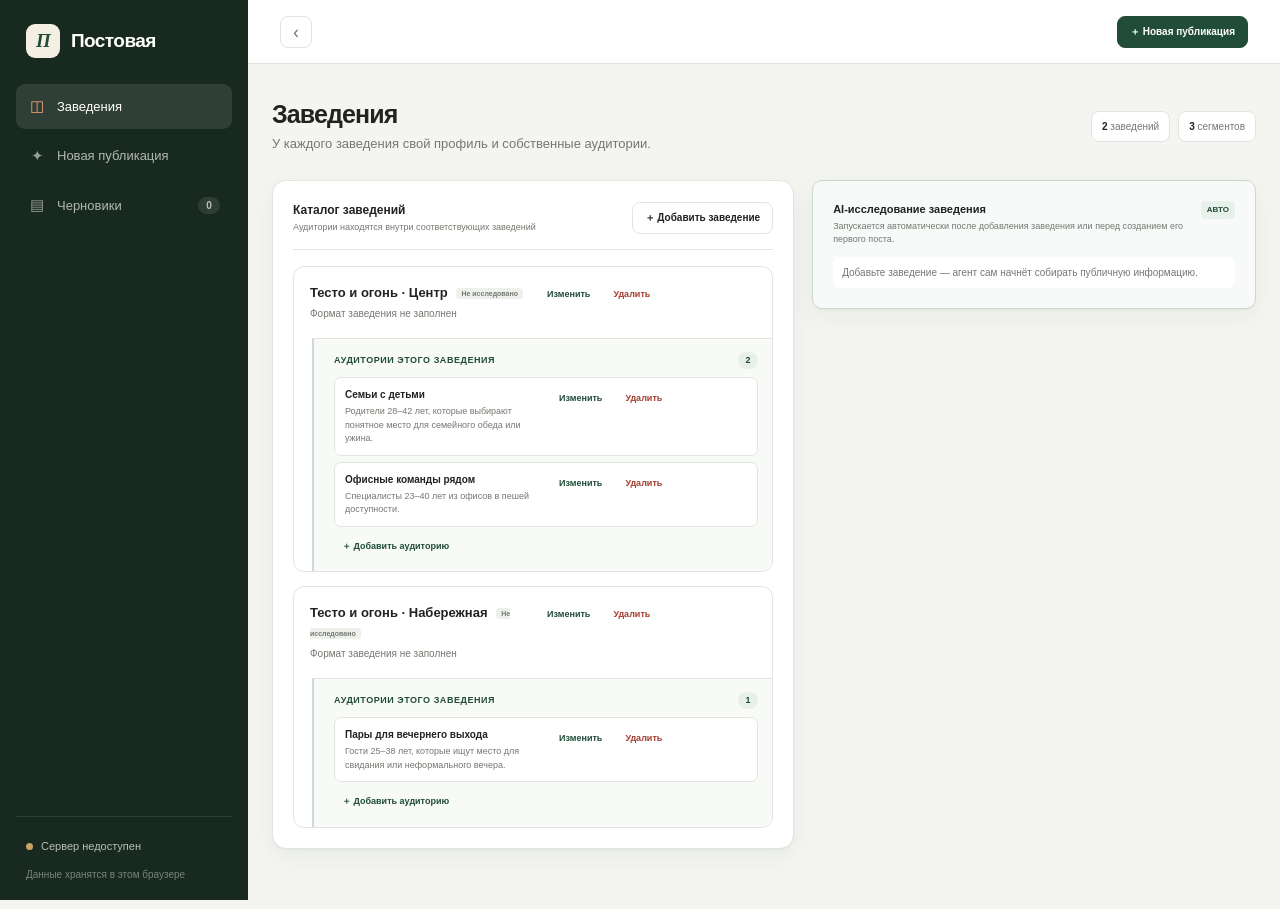
==== web/index.html @ 37df0ad1 "feat: build venue-centered marketing workspace" ====
<!doctype html>
<html lang="ru">
<head>
  <meta charset="utf-8">
  <meta name="viewport" content="width=device-width, initial-scale=1">
  <meta name="description" content="AI-редактор Telegram-постов для ресторанного маркетинга">
  <title>Постовая — Telegram-посты для ресторанов</title>
  <link rel="stylesheet" href="styles.css">
</head>
<body>
  <div class="app-layout">
    <aside class="sidebar">
      <a class="brand" href="#profiles" aria-label="Постовая">
        <span class="brand-mark">П</span>
        <span>Постовая</span>
      </a>
      <nav class="main-nav" aria-label="Основная навигация">
        <button class="nav-item active" type="button" data-view="profiles"><span>◫</span>Заведения</button>
        <button class="nav-item" type="button" data-view="editor"><span>✦</span>Новая публикация</button>
        <button class="nav-item" type="button" data-view="drafts"><span>▤</span>Черновики <b id="navDraftCount">0</b></button>
      </nav>
      <div class="sidebar-bottom">
        <span class="status-pill" id="aiStatus"><span class="status-dot"></span>Проверяем AI</span>
        <p>Данные хранятся в этом браузере</p>
      </div>
    </aside>

    <div class="main-area">
      <header class="topbar">
        <div class="topbar-start">
          <button class="sidebar-toggle" id="sidebarToggle" type="button" aria-label="Скрыть боковую панель" title="Скрыть боковую панель">☰</button>
        </div>
        <button class="button button--primary button--sm" id="newPostButton" type="button">＋ Новая публикация</button>
      </header>

      <main class="app-shell">
        <section class="page-view profiles-view" id="profilesView">
          <div class="page-heading">
            <div><h1>Заведения</h1><p>У каждого заведения свой профиль и собственные аудитории.</p></div>
            <div class="profile-counters"><span><b id="venueCount">0</b> заведений</span><span><b id="audienceCount">0</b> сегментов</span></div>
          </div>

          <div class="profiles-layout">
            <section class="profiles-main card">
              <div class="catalog-toolbar">
                <div><strong>Каталог заведений</strong><small>Аудитории находятся внутри соответствующих заведений</small></div>
                <button class="button button--secondary button--sm" id="openVenueDialog" type="button">＋ Добавить заведение</button>
              </div>
              <div class="venue-tree" id="venueTree"></div>
            </section>

            <aside class="research-panel card" id="researchPanel">
              <div class="research-heading">
                <div><strong>AI-исследование заведения</strong><small>Запускается автоматически после добавления заведения или перед созданием его первого поста.</small></div>
                <span>Авто</span>
              </div>
              <p class="research-status" id="researchStatus">Добавьте заведение — агент сам начнёт собирать публичную информацию.</p>
              <div class="research-result hidden" id="researchResult">
                <div class="research-summary"><strong id="researchResultName"></strong><p id="researchDescription"></p></div>
                <dl class="research-facts">
                  <div><dt>Позиционирование</dt><dd id="researchPositioning"></dd></div>
                  <div><dt>Голос бренда</dt><dd id="researchVoice"></dd></div>
                </dl>
                <div class="research-section"><strong>Подтверждённые факты</strong><ul id="researchFacts"></ul></div>
                <div class="research-section"><strong>Форматы публикаций</strong><ul id="researchStyles"></ul></div>
                <div class="research-section warning hidden" id="uncertaintiesBlock"><strong>Нужно проверить</strong><ul id="researchUncertainties"></ul></div>
                <div class="research-section"><strong>Источники</strong><div class="source-list" id="researchSources"></div></div>
                <button id="saveResearch" class="button button--primary" type="button">Сохранить профиль заведения</button>
              </div>
            </aside>
          </div>
        </section>

        <section class="page-view hidden" id="editorView">
          <div class="page-heading">
            <div><h1>Новая публикация</h1><p>Подготовьте Telegram-пост под конкретное заведение и аудиторию.</p></div>
            <span class="channel-badge">Telegram</span>
          </div>

          <section class="workspace">
      <form class="composer card" id="composerForm">
        <div class="section-heading">
          <div><h2>Контекст публикации</h2><p>Для кого и от чьего имени пишем</p></div>
        </div>

        <div class="field-grid">
          <label class="field">
            <span>Заведение</span>
            <select id="venueSelect" required></select>
          </label>
          <label class="field">
            <span>Аудитория</span>
            <select id="audienceSelect" required></select>
          </label>
        </div>
        <div class="context-preview" id="contextPreview"></div>

        <div class="divider"></div>
        <div class="section-heading">
          <div><h2>Содержание</h2><p>Что должно появиться в канале</p></div>
        </div>

        <label class="field">
          <span>Тема или инфоповод <b>*</b></span>
          <input id="topicInput" type="text" maxlength="500" placeholder="Например: запустили сезонное меню с лисичками" required>
        </label>
        <label class="field">
          <span>Материалы и факты</span>
          <textarea id="materialsInput" maxlength="12000" rows="7" placeholder="Вставьте описание, даты, цены, условия акции, цитаты или заметки. Чем точнее факты, тем лучше результат."></textarea>
          <small><span id="materialsCount">0</span> / 12 000</small>
        </label>

        <label class="field">
          <span>Формат публикации</span>
          <select id="postStyleSelect"></select>
          <small class="field-hint">Форматы зависят от профиля выбранного заведения</small>
        </label>

        <label class="upload-zone" id="uploadZone">
          <input id="imageInput" type="file" accept="image/jpeg,image/png,image/webp">
          <span class="upload-icon">＋</span>
          <span><strong>Добавить изображение</strong><small>JPG, PNG или WEBP до 10 МБ · не отправляется AI</small></span>
        </label>
        <div class="image-chip hidden" id="imageChip">
          <img id="imageThumb" alt="Превью вложения">
          <span id="imageName"></span>
          <button id="removeImage" type="button" aria-label="Удалить изображение">×</button>
        </div>

        <button class="button button--primary button--block generate-button" id="generateButton" type="submit">
          <span>Создать публикацию</span><span class="button-arrow">↗</span>
        </button>
        <p class="form-error hidden" id="formError" role="alert"></p>
      </form>

      <aside class="result-panel card">
        <div class="result-header">
          <div>
            <h2>Предпросмотр</h2>
            <p>Готовый текст можно отредактировать</p>
          </div>
          <span class="save-state" id="saveState">Не сохранён</span>
        </div>

        <div class="empty-state" id="emptyState">
          <div class="telegram-orbit"><span>↗</span></div>
          <h3>Здесь появится ваш пост</h3>
          <p>Заполните тему и материалы слева. Текст можно будет отредактировать перед публикацией.</p>
        </div>

        <div class="loading-state hidden" id="loadingState">
          <div class="loader-lines"><i></i><i></i><i></i><i></i></div>
          <h3>Собираем публикацию</h3>
          <p>Учитываем голос заведения и интересы аудитории</p>
        </div>

        <div class="editor-state hidden" id="editorState">
          <div class="demo-banner hidden" id="demoBanner">Демо-режим: подключите API-ключ для полноценной генерации</div>
          <textarea id="resultEditor" aria-label="Текст Telegram-поста"></textarea>
          <div class="editor-meta"><span id="resultCount">0 знаков</span><span>Можно редактировать</span></div>
          <div class="result-actions">
            <button class="button button--primary" id="saveDraft" type="button">Сохранить черновик</button>
            <button class="button button--secondary" id="copyPost" type="button">Скопировать текст</button>
          </div>
          <div class="attached-preview hidden" id="attachedPreview">
            <img id="resultImage" alt="Изображение к публикации">
            <span>Изображение приложено отдельно</span>
          </div>
        </div>

      </aside>
          </section>
        </section>

        <section class="page-view hidden" id="draftsView">
          <div class="page-heading">
            <div><h1>Черновики</h1><p>Сохранённые публикации для ваших заведений.</p></div>
            <span class="counter-badge"><b id="draftCount">0</b> публикаций</span>
          </div>
          <div class="drafts-card card">
            <div class="drafts-toolbar">
              <label class="search-field"><span>⌕</span><input id="draftSearch" type="search" placeholder="Найти по теме или заведению"></label>
            </div>
            <div id="draftList" class="draft-list"><p class="muted">Сохранённых черновиков пока нет.</p></div>
          </div>
        </section>
      </main>
    </div>
  </div>

  <dialog id="venueDialog">
    <form class="entity-dialog" method="dialog">
      <div class="dialog-header"><div><h2 id="venueDialogTitle">Добавить заведение</h2><p>Профиль используется для исследования и генерации публикаций.</p></div><button class="dialog-close" value="cancel" aria-label="Закрыть">×</button></div>
      <input id="profileName" placeholder="Название">
      <input id="profileFormat" placeholder="Формат заведения — например, семейная траттория">
      <textarea id="profileCurrentGuests" rows="3" placeholder="Портрет текущих посетителей — кто они, зачем приходят, что для них важно"></textarea>
      <textarea id="profileDesiredGuests" rows="3" placeholder="Портрет желаемых посетителей — кого хотите привлечь, с каким поводом и потребностями"></textarea>
      <div class="dialog-actions"><button class="button button--secondary" value="cancel">Отмена</button><button id="saveVenue" class="button button--primary" type="button">Сохранить заведение</button></div>
    </form>
  </dialog>

  <dialog id="audienceDialog">
    <form class="entity-dialog" method="dialog">
      <div class="dialog-header"><div><h2 id="audienceDialogTitle">Добавить аудиторию</h2><p id="audienceDialogContext"></p></div><button class="dialog-close" value="cancel" aria-label="Закрыть">×</button></div>
      <input id="audienceName" placeholder="Название сегмента">
      <textarea id="audiencePortrait" rows="3" placeholder="Портрет посетителей — кто они, зачем приходят, что для них важно"></textarea>
      <textarea id="audienceNeeds" rows="2" placeholder="Ключевые потребности и ожидания"></textarea>
      <div class="dialog-actions"><button class="button button--secondary" value="cancel">Отмена</button><button id="saveAudience" class="button button--primary" type="button">Сохранить аудиторию</button></div>
    </form>
  </dialog>

  <script src="js/utils.js" defer></script>
  <script src="js/store.js" defer></script>
  <script src="js/api.js" defer></script>
  <script src="app.js" defer></script>
</body>
</html>
---- web/styles.css ----
:root {
  --ink: #20231f;
  --muted: #737970;
  --bg: #f4f5f1;
  --surface: #ffffff;
  --surface-soft: #f8f9f6;
  --line: #e2e5df;
  --green: #214c38;
  --green-hover: #173d2c;
  --green-soft: #e8f0eb;
  --orange: #e9683b;
  --danger: #a33f31;
  --sidebar: #18291f;
  --shadow: 0 1px 2px rgba(28, 35, 29, .04), 0 8px 24px rgba(28, 35, 29, .05);
}

* { box-sizing: border-box; }
html { scroll-behavior: smooth; }
body { margin: 0; min-width: 320px; color: var(--ink); background: var(--bg); font-family: Inter, ui-sans-serif, -apple-system, BlinkMacSystemFont, "Segoe UI", sans-serif; line-height: 1.5; }
button, input, textarea, select { font: inherit; }
button { cursor: pointer; }
.hidden { display: none !important; }

.app-layout { min-height: 100vh; display: grid; grid-template-columns: 248px minmax(0, 1fr); transition: grid-template-columns .2s ease; }
.sidebar { position: fixed; inset: 0 auto 0 0; width: 248px; padding: 24px 16px 18px; display: flex; flex-direction: column; overflow: hidden; background: var(--sidebar); color: white; z-index: 30; transition: width .2s ease, padding .2s ease; }
.brand { display: flex; align-items: center; gap: 11px; padding: 0 10px 26px; color: white; text-decoration: none; font-size: 19px; font-weight: 760; letter-spacing: -.03em; }
.brand-mark { display: grid; place-items: center; width: 34px; height: 34px; color: var(--green); background: #f3efe2; border-radius: 9px; font-family: Georgia, serif; font-style: italic; }
.main-nav { display: grid; gap: 5px; }
.nav-item { width: 100%; border: 0; border-radius: 9px; padding: 11px 12px; display: flex; align-items: center; gap: 11px; color: rgba(255,255,255,.67); background: transparent; text-align: left; font-size: 13px; transition: .15s ease; }
.nav-item > span { width: 18px; color: rgba(255,255,255,.55); text-align: center; font-size: 15px; }
.nav-item b { margin-left: auto; min-width: 22px; padding: 1px 6px; border-radius: 10px; background: rgba(255,255,255,.1); text-align: center; font-size: 10px; }
.nav-item:hover, .nav-item.active { color: white; background: rgba(255,255,255,.1); }
.nav-item.active > span { color: #f4a27c; }
.sidebar-bottom { margin-top: auto; padding: 16px 10px 0; border-top: 1px solid rgba(255,255,255,.1); }
.sidebar-bottom p { margin: 10px 0 0; color: rgba(255,255,255,.42); font-size: 10px; }
.status-pill { display: inline-flex; align-items: center; font-size: 11px; color: rgba(255,255,255,.7); }
.status-dot { width: 7px; height: 7px; margin-right: 8px; border-radius: 50%; background: #c7a365; }
.status-pill.ready .status-dot { background: #68bb81; box-shadow: 0 0 0 4px rgba(104,187,129,.12); }

.main-area { grid-column: 2; min-width: 0; }
.topbar { height: 64px; padding: 0 32px; display: flex; align-items: center; justify-content: space-between; border-bottom: 1px solid var(--line); background: rgba(255,255,255,.9); position: sticky; top: 0; z-index: 20; backdrop-filter: blur(10px); }
.topbar-start { display: flex; align-items: center; gap: 13px; }
.sidebar-toggle { width: 32px; height: 32px; border: 1px solid var(--line); border-radius: 8px; color: var(--muted); background: white; font-size: 18px; line-height: 1; }
.sidebar-toggle:hover { color: var(--ink); background: var(--surface-soft); }
.app-shell { width: min(1240px, calc(100% - 48px)); margin: 0 auto; padding: 30px 0 60px; }
.page-heading { min-height: 64px; margin-bottom: 22px; display: flex; align-items: center; justify-content: space-between; gap: 20px; }
.page-heading h1 { margin: 0; font-size: 25px; line-height: 1.2; letter-spacing: -.035em; }
.page-heading p { margin: 5px 0 0; color: var(--muted); font-size: 13px; }
.channel-badge, .counter-badge { padding: 7px 11px; border: 1px solid var(--line); border-radius: 8px; color: var(--muted); background: var(--surface); font-size: 11px; }
.channel-badge::before { content: "↗"; margin-right: 6px; color: #258ac7; font-weight: 800; }
.counter-badge b { color: var(--ink); }
.profile-counters { display: flex; gap: 8px; }
.profile-counters span { padding: 7px 10px; border: 1px solid var(--line); border-radius: 8px; color: var(--muted); background: white; font-size: 10px; }
.profile-counters b { color: var(--ink); }

.profiles-layout { display: grid; grid-template-columns: minmax(420px, 1fr) minmax(360px, .85fr); align-items: start; gap: 18px; }
.profiles-main { padding: 20px; }
.catalog-toolbar { margin-bottom: 16px; padding-bottom: 14px; display: flex; align-items: center; justify-content: space-between; gap: 16px; border-bottom: 1px solid var(--line); }
.catalog-toolbar strong, .catalog-toolbar small { display: block; }
.catalog-toolbar strong { font-size: 12px; }
.catalog-toolbar small { margin-top: 2px; color: var(--muted); font-size: 9px; }
.catalog-toolbar .button { flex: none; }
.profiles-main .profile-form { margin-top: 22px; padding-top: 20px; }
.profiles-main .profile-form .section-heading { margin-bottom: 4px; }
.venue-tree { display: grid; gap: 14px; }
.venue-node { overflow: hidden; border: 1px solid var(--line); border-radius: 11px; background: white; }
.venue-node-header { padding: 16px; display: flex; align-items: flex-start; gap: 12px; }
.venue-node-header > div { flex: 1; }
.venue-node-header strong, .venue-node-header small { display: block; }
.venue-node-header strong { font-size: 13px; }
.venue-node-header small { margin-top: 5px; color: var(--muted); font-size: 10px; line-height: 1.45; }
.row-actions { display: flex; gap: 7px; }
.venue-audiences { margin-left: 18px; padding: 13px 14px 14px 20px; border-top: 1px solid var(--line); border-left: 2px solid #cddbd1; background: #f8faf8; }
.venue-audiences-title { margin-bottom: 8px; display: flex; align-items: center; justify-content: space-between; color: var(--green); font-size: 9px; font-weight: 800; text-transform: uppercase; letter-spacing: .06em; }
.venue-audiences-title b { min-width: 20px; padding: 2px 6px; border-radius: 8px; background: var(--green-soft); text-align: center; }
.audience-node { padding: 9px 10px; display: flex; align-items: flex-start; gap: 10px; border: 1px solid var(--line); border-radius: 7px; background: white; }
.audience-node + .audience-node { margin-top: 6px; }
.audience-node > div { flex: 1; }
.audience-node strong, .audience-node small { display: block; }
.audience-node strong { font-size: 10px; }
.audience-node small { margin-top: 3px; color: var(--muted); font-size: 9px; }
.audience-empty { margin: 0; padding: 12px; border: 1px dashed var(--line); border-radius: 7px; color: var(--muted); background: white; text-align: center; font-size: 9px; }
.add-linked-audience { margin-top: 8px; }
.profiles-layout > .research-panel { position: sticky; top: 86px; margin: 0; padding: 20px; }

dialog { width: min(560px, calc(100% - 28px)); border: 0; border-radius: 14px; padding: 0; color: var(--ink); background: white; box-shadow: 0 30px 90px rgba(20, 28, 23, .28); }
dialog::backdrop { background: rgba(20, 28, 23, .48); backdrop-filter: blur(3px); }
.entity-dialog { padding: 24px; display: grid; gap: 10px; }
.dialog-header { margin-bottom: 7px; display: flex; align-items: flex-start; justify-content: space-between; gap: 18px; }
.dialog-header h2 { margin: 0; font-size: 18px; }
.dialog-header p { margin: 4px 0 0; color: var(--muted); font-size: 10px; }
.dialog-close { width: 30px; height: 30px; border: 1px solid var(--line); border-radius: 8px; color: var(--muted); background: white; font-size: 18px; }
.dialog-actions { margin-top: 8px; display: flex; justify-content: flex-end; gap: 8px; }

.workspace { display: grid; grid-template-columns: minmax(430px, .92fr) minmax(400px, 1.08fr); align-items: start; gap: 18px; }
.card { border: 1px solid var(--line); border-radius: 14px; background: var(--surface); box-shadow: var(--shadow); }
.composer { padding: 24px; }
.section-heading { margin-bottom: 18px; }
.section-heading h2, .result-header h2 { margin: 0; font-size: 15px; font-weight: 750; letter-spacing: -.015em; }
.section-heading p, .result-header p { margin: 3px 0 0; color: var(--muted); font-size: 11px; }
.field-grid { display: grid; grid-template-columns: 1fr 1fr; gap: 12px; }
.field { display: flex; flex-direction: column; gap: 7px; margin-bottom: 15px; }
.field > span { font-size: 11px; font-weight: 700; }
.field b { color: var(--orange); }
.field small { color: var(--muted); font-size: 10px; text-align: right; }
.field .field-hint { text-align: left; }
input, textarea, select { width: 100%; border: 1px solid var(--line); border-radius: 9px; padding: 11px 12px; color: var(--ink); background: var(--surface-soft); outline: none; transition: border-color .15s, box-shadow .15s, background .15s; }
textarea { resize: vertical; }
input:focus, textarea:focus, select:focus { border-color: rgba(33,76,56,.55); background: white; box-shadow: 0 0 0 3px rgba(33,76,56,.08); }
.context-preview { display: flex; flex-wrap: wrap; gap: 6px; margin-top: -3px; }
.context-preview span { padding: 5px 8px; border-radius: 6px; color: var(--green); background: var(--green-soft); font-size: 10px; }
.divider { height: 1px; margin: 23px 0; background: var(--line); }
.upload-zone { margin: 2px 0 15px; padding: 12px; display: flex; align-items: center; gap: 11px; border: 1px dashed #b8c6bc; border-radius: 9px; color: var(--green); background: #fafcf9; cursor: pointer; }
.upload-zone input { display: none; }
.upload-zone strong, .upload-zone small { display: block; }
.upload-zone strong { font-size: 11px; }
.upload-zone small { margin-top: 1px; color: var(--muted); font-size: 9px; }
.upload-icon { display: grid; place-items: center; width: 30px; height: 30px; border: 1px solid var(--line); border-radius: 7px; background: white; }
.image-chip { display: flex; align-items: center; gap: 9px; margin-bottom: 14px; font-size: 11px; }
.image-chip img { width: 38px; height: 38px; object-fit: cover; border-radius: 7px; }
.image-chip span { flex: 1; overflow: hidden; text-overflow: ellipsis; white-space: nowrap; }
.image-chip button { border: 0; color: var(--muted); background: transparent; font-size: 18px; }
.generate-button { display: flex; justify-content: space-between; align-items: center; }
.generate-button:disabled { opacity: .6; cursor: wait; }
.button-arrow { font-size: 17px; }
.form-error { padding: 9px 11px; color: #8e2f22; background: #f9dfda; border-radius: 8px; font-size: 11px; }

.result-panel { min-height: 660px; padding: 24px; position: sticky; top: 86px; }
.result-header { padding-bottom: 17px; display: flex; align-items: flex-start; justify-content: space-between; border-bottom: 1px solid var(--line); }
.save-state { padding: 5px 8px; border-radius: 6px; color: var(--muted); background: var(--surface-soft); font-size: 9px; }
.empty-state, .loading-state { min-height: 490px; display: flex; flex-direction: column; align-items: center; justify-content: center; text-align: center; padding: 36px; }
.empty-state h3, .loading-state h3 { margin: 18px 0 5px; font-size: 15px; }
.empty-state p, .loading-state p { max-width: 320px; margin: 0; color: var(--muted); font-size: 11px; }
.telegram-orbit { width: 64px; height: 64px; display: grid; place-items: center; border-radius: 15px; color: #258ac7; background: #e8f5fc; font-size: 23px; }
.loader-lines { width: 72%; }
.loader-lines i { display: block; height: 9px; margin: 10px 0; border-radius: 7px; background: linear-gradient(90deg, #ebede9 25%, #f7f8f6 50%, #ebede9 75%); background-size: 200% 100%; animation: shimmer 1.2s infinite; }
.loader-lines i:nth-child(2) { width: 88%; } .loader-lines i:nth-child(3) { width: 94%; } .loader-lines i:nth-child(4) { width: 62%; }
@keyframes shimmer { to { background-position: -200% 0; } }
.editor-state { padding-top: 18px; }
.demo-banner { margin-bottom: 10px; padding: 8px 10px; border-radius: 7px; color: #80612b; background: #fff2d9; font-size: 10px; }
#resultEditor { min-height: 400px; border: 0; padding: 4px 2px; background: transparent; font-size: 15px; line-height: 1.62; }
#resultEditor:focus { box-shadow: none; }
.editor-meta { padding-top: 9px; display: flex; justify-content: space-between; border-top: 1px solid var(--line); color: var(--muted); font-size: 9px; }
.result-actions { margin-top: 15px; display: grid; grid-template-columns: 1fr 1fr; gap: 9px; }
.button { border: 1px solid transparent; border-radius: 8px; padding: 10px 12px; display: inline-flex; align-items: center; justify-content: center; gap: 6px; font-size: 11px; font-weight: 700; line-height: 1.2; transition: background .15s, border-color .15s, color .15s; }
.button--primary { border-color: var(--green); color: white; background: var(--green); }
.button--primary:hover { border-color: var(--green-hover); background: var(--green-hover); }
.button--secondary { border-color: var(--line); color: var(--ink); background: white; }
.button--secondary:hover { border-color: #cbd0c9; background: var(--surface-soft); }
.button--ghost { border-color: transparent; color: var(--green); background: transparent; }
.button--ghost:hover { background: var(--green-soft); }
.button--danger { border-color: transparent; color: var(--danger); background: transparent; }
.button--danger:hover { background: #faece9; }
.button--block { width: 100%; }
.button--sm { padding: 9px 12px; font-size: 10px; }
.button--xs { padding: 5px 7px; font-size: 9px; }
.attached-preview { margin-top: 14px; display: flex; align-items: center; gap: 9px; color: var(--muted); font-size: 10px; }
.attached-preview img { width: 48px; height: 48px; border-radius: 8px; object-fit: cover; }

.drafts-card { overflow: hidden; }
.drafts-toolbar { padding: 16px; border-bottom: 1px solid var(--line); }
.search-field { width: min(420px, 100%); position: relative; display: block; }
.search-field span { position: absolute; left: 12px; top: 8px; color: var(--muted); font-size: 18px; }
.search-field input { padding-left: 36px; background: var(--surface-soft); }
.draft-list { display: grid; }
.draft-list > .muted { padding: 60px 20px; text-align: center; }
.draft-item { width: 100%; padding: 15px 18px; display: grid; grid-template-columns: minmax(0, 1fr) auto; gap: 20px; align-items: center; border: 0; border-bottom: 1px solid var(--line); color: var(--ink); background: white; text-align: left; }
.draft-item:last-child { border-bottom: 0; }
.draft-item:hover { background: #fafbf9; }
.draft-item strong { display: block; overflow: hidden; text-overflow: ellipsis; white-space: nowrap; font-size: 12px; }
.draft-item small { display: block; margin-top: 4px; color: var(--muted); font-size: 10px; }
.draft-item time { color: var(--muted); font-size: 10px; white-space: nowrap; }
.muted { color: var(--muted); font-size: 11px; }

.profile-badge { margin-left: 5px; padding: 2px 5px; border-radius: 4px; color: var(--muted); background: #eef0ec; font-size: 7px; font-weight: 700; vertical-align: 1px; }
.profile-badge.ready { color: var(--green); background: var(--green-soft); }
.profile-empty { margin: 0; padding: 34px 18px; border: 1px dashed var(--line); border-radius: 8px; color: var(--muted); background: var(--surface-soft); text-align: center; font-size: 10px; }
.profile-form { margin-top: 14px; padding-top: 14px; display: grid; gap: 8px; border-top: 1px solid var(--line); }
.research-panel { margin-bottom: 14px; padding: 14px; border: 1px solid #cad8ce; border-radius: 10px; background: #f7faf8; }
.research-heading { display: flex; align-items: flex-start; justify-content: space-between; gap: 12px; }
.research-heading strong, .research-heading small { display: block; }
.research-heading strong { font-size: 11px; }
.research-heading small { margin-top: 2px; color: var(--muted); font-size: 9px; }
.research-heading > span { padding: 3px 6px; border-radius: 5px; color: var(--green); background: var(--green-soft); font-size: 8px; font-weight: 800; text-transform: uppercase; }
.research-status { margin: 10px 0 0; padding: 8px 9px; border-radius: 7px; color: var(--muted); background: white; font-size: 10px; }
.research-status.error { color: var(--danger); background: #fbebe8; }
.research-result { margin-top: 12px; padding-top: 12px; border-top: 1px solid var(--line); }
.research-summary strong { font-size: 14px; }
.research-summary p { margin: 4px 0 12px; color: var(--muted); font-size: 10px; }
.research-facts { margin: 0; display: grid; grid-template-columns: 1fr 1fr; gap: 8px; }
.research-facts div { padding: 9px; border-radius: 7px; background: white; }
.research-facts dt { color: var(--muted); font-size: 8px; text-transform: uppercase; letter-spacing: .07em; }
.research-facts dd { margin: 4px 0 0; font-size: 10px; }
.research-section { margin-top: 11px; }
.research-section > strong { font-size: 9px; text-transform: uppercase; letter-spacing: .06em; }
.research-section ul { margin: 6px 0 0; padding-left: 18px; color: var(--muted); font-size: 9px; }
.research-section.warning { padding: 9px; border-radius: 7px; background: #fff4df; }
.source-list { margin-top: 5px; display: flex; flex-wrap: wrap; gap: 5px; }
.source-list a { max-width: 100%; padding: 4px 6px; overflow: hidden; border: 1px solid var(--line); border-radius: 5px; color: var(--green); background: white; text-decoration: none; text-overflow: ellipsis; white-space: nowrap; font-size: 8px; }
.research-result > .button { width: 100%; margin-top: 12px; }

@media (min-width: 1001px) {
  body.sidebar-collapsed .app-layout { grid-template-columns: 76px minmax(0, 1fr); }
  body.sidebar-collapsed .sidebar { width: 76px; padding-inline: 10px; }
  body.sidebar-collapsed .brand { padding-inline: 11px; }
  body.sidebar-collapsed .brand > span:last-child,
  body.sidebar-collapsed .sidebar-bottom p,
  body.sidebar-collapsed .status-pill { display: none; }
  body.sidebar-collapsed .nav-item { justify-content: center; padding: 12px; font-size: 0; }
  body.sidebar-collapsed .nav-item > span { font-size: 16px; }
  body.sidebar-collapsed .nav-item b { position: absolute; margin: -22px 0 0 22px; font-size: 8px; }
}

@media (max-width: 1000px) {
  .app-layout { grid-template-columns: 76px minmax(0, 1fr); }
  .sidebar { width: 76px; padding-inline: 10px; }
  .brand { padding-inline: 11px; }
  .brand > span:last-child, .nav-item:not(.active) b, .nav-item { font-size: 0; }
  .nav-item { justify-content: center; padding: 12px; }
  .nav-item > span { font-size: 16px; }
  .nav-item b { position: absolute; margin: -22px 0 0 22px; font-size: 8px; }
  .sidebar-bottom p, .status-pill { display: none; }
  .workspace { grid-template-columns: 1fr; }
  .result-panel { position: static; min-height: 580px; }
  .profiles-layout { grid-template-columns: 1fr; }
  .profiles-layout > .research-panel { position: static; }
}
@media (max-width: 650px) {
  .app-layout { display: block; padding-bottom: 64px; }
  .sidebar { width: 100%; height: 64px; inset: auto 0 0; padding: 7px 10px; display: block; }
  .brand, .sidebar-bottom { display: none; }
  .main-nav { height: 100%; grid-template-columns: repeat(3, 1fr); }
  .nav-item, .nav-item:not(.active) { padding: 6px; display: flex; flex-direction: column; gap: 2px; font-size: 8px; justify-content: center; }
  .nav-item > span { font-size: 15px; }
  .nav-item b { display: none; }
  .main-area { min-width: 0; }
  .topbar { height: 56px; padding: 0 14px; }
  .sidebar-toggle { display: none; }
  #newPostButton { margin-left: auto; }
  .app-shell { width: calc(100% - 20px); padding-top: 18px; }
  .page-heading { align-items: flex-start; }
  .page-heading h1 { font-size: 21px; }
  .field-grid, .result-actions { grid-template-columns: 1fr; }
  .composer, .result-panel { padding: 18px; }
  .draft-item { grid-template-columns: 1fr; gap: 4px; }
  .research-facts { grid-template-columns: 1fr; }
  .profile-counters { display: none; }
}
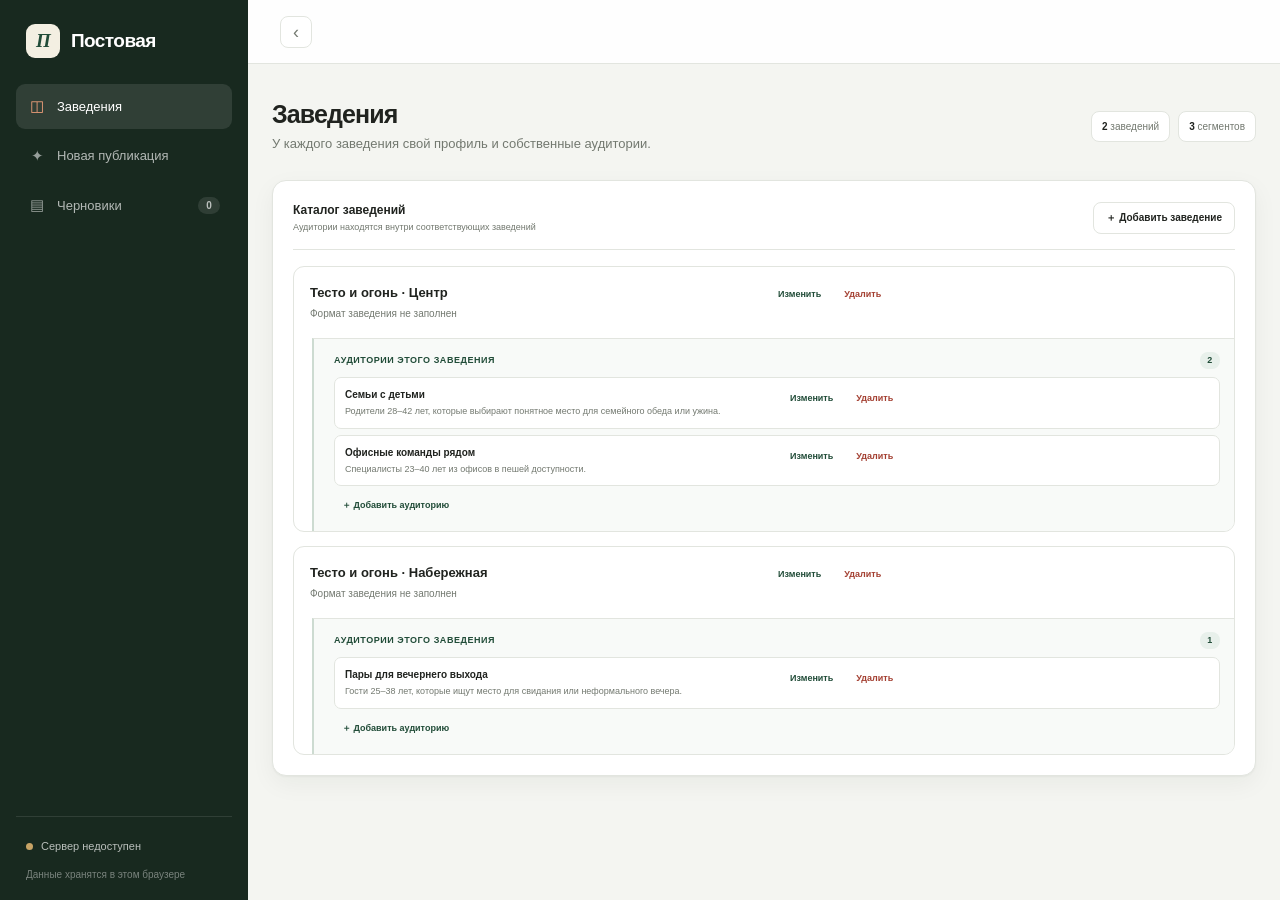
==== commit 7f668cda: "refactor: simplify venue profiles workspace" ====
--- a/web/index.html
+++ b/web/index.html
@@ -30,7 +30,6 @@
         <div class="topbar-start">
           <button class="sidebar-toggle" id="sidebarToggle" type="button" aria-label="Скрыть боковую панель" title="Скрыть боковую панель">☰</button>
         </div>
-        <button class="button button--primary button--sm" id="newPostButton" type="button">＋ Новая публикация</button>
       </header>
 
       <main class="app-shell">
@@ -48,26 +47,6 @@
               </div>
               <div class="venue-tree" id="venueTree"></div>
             </section>
-
-            <aside class="research-panel card" id="researchPanel">
-              <div class="research-heading">
-                <div><strong>AI-исследование заведения</strong><small>Запускается автоматически после добавления заведения или перед созданием его первого поста.</small></div>
-                <span>Авто</span>
-              </div>
-              <p class="research-status" id="researchStatus">Добавьте заведение — агент сам начнёт собирать публичную информацию.</p>
-              <div class="research-result hidden" id="researchResult">
-                <div class="research-summary"><strong id="researchResultName"></strong><p id="researchDescription"></p></div>
-                <dl class="research-facts">
-                  <div><dt>Позиционирование</dt><dd id="researchPositioning"></dd></div>
-                  <div><dt>Голос бренда</dt><dd id="researchVoice"></dd></div>
-                </dl>
-                <div class="research-section"><strong>Подтверждённые факты</strong><ul id="researchFacts"></ul></div>
-                <div class="research-section"><strong>Форматы публикаций</strong><ul id="researchStyles"></ul></div>
-                <div class="research-section warning hidden" id="uncertaintiesBlock"><strong>Нужно проверить</strong><ul id="researchUncertainties"></ul></div>
-                <div class="research-section"><strong>Источники</strong><div class="source-list" id="researchSources"></div></div>
-                <button id="saveResearch" class="button button--primary" type="button">Сохранить профиль заведения</button>
-              </div>
-            </aside>
           </div>
         </section>
 
--- a/web/styles.css
+++ b/web/styles.css
@@ -53,7 +53,7 @@
 .profile-counters span { padding: 7px 10px; border: 1px solid var(--line); border-radius: 8px; color: var(--muted); background: white; font-size: 10px; }
 .profile-counters b { color: var(--ink); }
 
-.profiles-layout { display: grid; grid-template-columns: minmax(420px, 1fr) minmax(360px, .85fr); align-items: start; gap: 18px; }
+.profiles-layout { display: block; }
 .profiles-main { padding: 20px; }
 .catalog-toolbar { margin-bottom: 16px; padding-bottom: 14px; display: flex; align-items: center; justify-content: space-between; gap: 16px; border-bottom: 1px solid var(--line); }
 .catalog-toolbar strong, .catalog-toolbar small { display: block; }
@@ -81,7 +81,6 @@
 .audience-node small { margin-top: 3px; color: var(--muted); font-size: 9px; }
 .audience-empty { margin: 0; padding: 12px; border: 1px dashed var(--line); border-radius: 7px; color: var(--muted); background: white; text-align: center; font-size: 9px; }
 .add-linked-audience { margin-top: 8px; }
-.profiles-layout > .research-panel { position: sticky; top: 86px; margin: 0; padding: 20px; }
 
 dialog { width: min(560px, calc(100% - 28px)); border: 0; border-radius: 14px; padding: 0; color: var(--ink); background: white; box-shadow: 0 30px 90px rgba(20, 28, 23, .28); }
 dialog::backdrop { background: rgba(20, 28, 23, .48); backdrop-filter: blur(3px); }
@@ -172,32 +171,8 @@
 .draft-item time { color: var(--muted); font-size: 10px; white-space: nowrap; }
 .muted { color: var(--muted); font-size: 11px; }
 
-.profile-badge { margin-left: 5px; padding: 2px 5px; border-radius: 4px; color: var(--muted); background: #eef0ec; font-size: 7px; font-weight: 700; vertical-align: 1px; }
-.profile-badge.ready { color: var(--green); background: var(--green-soft); }
 .profile-empty { margin: 0; padding: 34px 18px; border: 1px dashed var(--line); border-radius: 8px; color: var(--muted); background: var(--surface-soft); text-align: center; font-size: 10px; }
 .profile-form { margin-top: 14px; padding-top: 14px; display: grid; gap: 8px; border-top: 1px solid var(--line); }
-.research-panel { margin-bottom: 14px; padding: 14px; border: 1px solid #cad8ce; border-radius: 10px; background: #f7faf8; }
-.research-heading { display: flex; align-items: flex-start; justify-content: space-between; gap: 12px; }
-.research-heading strong, .research-heading small { display: block; }
-.research-heading strong { font-size: 11px; }
-.research-heading small { margin-top: 2px; color: var(--muted); font-size: 9px; }
-.research-heading > span { padding: 3px 6px; border-radius: 5px; color: var(--green); background: var(--green-soft); font-size: 8px; font-weight: 800; text-transform: uppercase; }
-.research-status { margin: 10px 0 0; padding: 8px 9px; border-radius: 7px; color: var(--muted); background: white; font-size: 10px; }
-.research-status.error { color: var(--danger); background: #fbebe8; }
-.research-result { margin-top: 12px; padding-top: 12px; border-top: 1px solid var(--line); }
-.research-summary strong { font-size: 14px; }
-.research-summary p { margin: 4px 0 12px; color: var(--muted); font-size: 10px; }
-.research-facts { margin: 0; display: grid; grid-template-columns: 1fr 1fr; gap: 8px; }
-.research-facts div { padding: 9px; border-radius: 7px; background: white; }
-.research-facts dt { color: var(--muted); font-size: 8px; text-transform: uppercase; letter-spacing: .07em; }
-.research-facts dd { margin: 4px 0 0; font-size: 10px; }
-.research-section { margin-top: 11px; }
-.research-section > strong { font-size: 9px; text-transform: uppercase; letter-spacing: .06em; }
-.research-section ul { margin: 6px 0 0; padding-left: 18px; color: var(--muted); font-size: 9px; }
-.research-section.warning { padding: 9px; border-radius: 7px; background: #fff4df; }
-.source-list { margin-top: 5px; display: flex; flex-wrap: wrap; gap: 5px; }
-.source-list a { max-width: 100%; padding: 4px 6px; overflow: hidden; border: 1px solid var(--line); border-radius: 5px; color: var(--green); background: white; text-decoration: none; text-overflow: ellipsis; white-space: nowrap; font-size: 8px; }
-.research-result > .button { width: 100%; margin-top: 12px; }
 
 @media (min-width: 1001px) {
   body.sidebar-collapsed .app-layout { grid-template-columns: 76px minmax(0, 1fr); }
@@ -222,8 +197,6 @@
   .sidebar-bottom p, .status-pill { display: none; }
   .workspace { grid-template-columns: 1fr; }
   .result-panel { position: static; min-height: 580px; }
-  .profiles-layout { grid-template-columns: 1fr; }
-  .profiles-layout > .research-panel { position: static; }
 }
 @media (max-width: 650px) {
   .app-layout { display: block; padding-bottom: 64px; }
@@ -236,13 +209,11 @@
   .main-area { min-width: 0; }
   .topbar { height: 56px; padding: 0 14px; }
   .sidebar-toggle { display: none; }
-  #newPostButton { margin-left: auto; }
   .app-shell { width: calc(100% - 20px); padding-top: 18px; }
   .page-heading { align-items: flex-start; }
   .page-heading h1 { font-size: 21px; }
   .field-grid, .result-actions { grid-template-columns: 1fr; }
   .composer, .result-panel { padding: 18px; }
   .draft-item { grid-template-columns: 1fr; gap: 4px; }
-  .research-facts { grid-template-columns: 1fr; }
   .profile-counters { display: none; }
 }
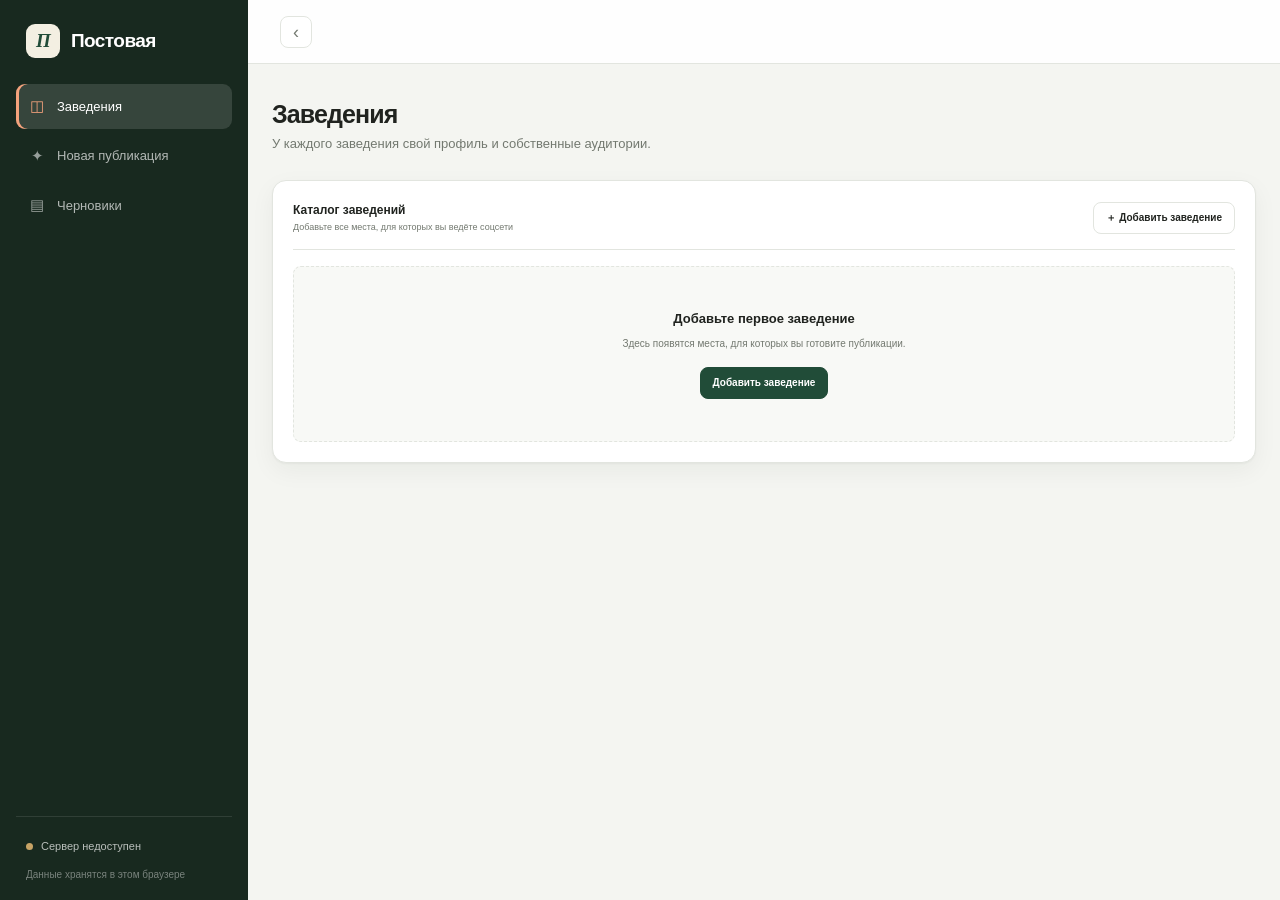
==== commit 6e5f6e23: "feat: redesign venue workspace" ====
--- a/web/index.html
+++ b/web/index.html
@@ -17,7 +17,7 @@
       <nav class="main-nav" aria-label="Основная навигация">
         <button class="nav-item active" type="button" data-view="profiles"><span>◫</span>Заведения</button>
         <button class="nav-item" type="button" data-view="editor"><span>✦</span>Новая публикация</button>
-        <button class="nav-item" type="button" data-view="drafts"><span>▤</span>Черновики <b id="navDraftCount">0</b></button>
+        <button class="nav-item" type="button" data-view="drafts"><span>▤</span>Черновики</button>
       </nav>
       <div class="sidebar-bottom">
         <span class="status-pill" id="aiStatus"><span class="status-dot"></span>Проверяем AI</span>
@@ -36,17 +36,50 @@
         <section class="page-view profiles-view" id="profilesView">
           <div class="page-heading">
             <div><h1>Заведения</h1><p>У каждого заведения свой профиль и собственные аудитории.</p></div>
-            <div class="profile-counters"><span><b id="venueCount">0</b> заведений</span><span><b id="audienceCount">0</b> сегментов</span></div>
           </div>
 
           <div class="profiles-layout">
+            <div class="readiness-banner hidden" id="readinessBanner">
+              <div><strong>Всё готово — теперь можно создавать посты</strong><small>Выберите готовое заведение и его аудиторию в редакторе.</small></div>
+              <button class="button button--primary button--sm" type="button" data-view="editor">Перейти к публикациям</button>
+            </div>
             <section class="profiles-main card">
               <div class="catalog-toolbar">
-                <div><strong>Каталог заведений</strong><small>Аудитории находятся внутри соответствующих заведений</small></div>
+                <div><strong>Каталог заведений</strong><small>Добавьте все места, для которых вы ведёте соцсети</small></div>
                 <button class="button button--secondary button--sm" id="openVenueDialog" type="button">＋ Добавить заведение</button>
               </div>
               <div class="venue-tree" id="venueTree"></div>
             </section>
+          </div>
+        </section>
+
+        <section class="page-view hidden" id="venueDetailView">
+          <button class="back-link" id="backToProfiles" type="button">← Все заведения</button>
+          <div class="page-heading venue-detail-heading">
+            <div><h1 id="venueDetailTitle"></h1><p>Данные, которые помогают создавать публикации в характере заведения.</p></div>
+            <span class="readiness-status" id="venueDetailStatus"></span>
+          </div>
+
+          <div class="venue-detail-layout">
+            <form class="card venue-profile-card" id="venueDetailForm">
+              <div class="section-heading"><h2>Профиль заведения</h2><p>Заполните то, что нельзя надёжно узнать без вас.</p></div>
+              <label class="field"><span>Название <b>*</b></span><input id="venueDetailName" required></label>
+              <label class="field"><span>Описание и формат <b>*</b></span><textarea id="venueDetailDescription" rows="5" placeholder="Что это за место, чем отличается и зачем сюда приходят" required></textarea></label>
+              <label class="field"><span>Tone of voice <b>*</b></span><textarea id="venueDetailVoice" rows="5" placeholder="Как заведение говорит с гостями: характер, лексика, ограничения" required></textarea></label>
+              <p class="form-error hidden" id="venueDetailError" role="alert">Заполните обязательные поля.</p>
+              <div class="detail-form-actions"><button class="button button--primary" type="submit">Сохранить профиль</button></div>
+            </form>
+
+            <div class="venue-detail-side">
+              <section class="card detail-section">
+                <div class="detail-section-heading"><div><h2>Аудитории</h2><p>Для кого вы готовите публикации этого заведения.</p></div><button class="button button--secondary button--sm" id="addDetailAudience" type="button">＋ Добавить</button></div>
+                <div class="detail-list" id="venueAudienceList"></div>
+              </section>
+              <section class="card detail-section">
+                <div class="detail-section-heading"><div><h2>Черновики</h2><p>Сохранённые публикации этого заведения.</p></div></div>
+                <div class="detail-list" id="venueDraftList"></div>
+              </section>
+            </div>
           </div>
         </section>
 
@@ -106,9 +139,11 @@
           <button id="removeImage" type="button" aria-label="Удалить изображение">×</button>
         </div>
 
-        <button class="button button--primary button--block generate-button" id="generateButton" type="submit">
-          <span>Создать публикацию</span><span class="button-arrow">↗</span>
-        </button>
+        <div class="generate-action">
+          <button class="button button--primary button--block generate-button" id="generateButton" type="submit">
+            <span id="generateButtonLabel">Создать публикацию</span><span class="button-arrow">↗</span>
+          </button>
+        </div>
         <p class="form-error hidden" id="formError" role="alert"></p>
       </form>
 
@@ -134,9 +169,9 @@
         </div>
 
         <div class="editor-state hidden" id="editorState">
-          <div class="demo-banner hidden" id="demoBanner">Демо-режим: подключите API-ключ для полноценной генерации</div>
+          <div class="demo-banner hidden" id="demoBanner">Сейчас показан демо-текст. Подключите API-ключ, чтобы генерировать готовые посты.</div>
           <textarea id="resultEditor" aria-label="Текст Telegram-поста"></textarea>
-          <div class="editor-meta"><span id="resultCount">0 знаков</span><span>Можно редактировать</span></div>
+          <div class="editor-meta"><span id="resultCount">0 знаков</span><span>Текст можно отредактировать</span></div>
           <div class="result-actions">
             <button class="button button--primary" id="saveDraft" type="button">Сохранить черновик</button>
             <button class="button button--secondary" id="copyPost" type="button">Скопировать текст</button>
@@ -154,7 +189,6 @@
         <section class="page-view hidden" id="draftsView">
           <div class="page-heading">
             <div><h1>Черновики</h1><p>Сохранённые публикации для ваших заведений.</p></div>
-            <span class="counter-badge"><b id="draftCount">0</b> публикаций</span>
           </div>
           <div class="drafts-card card">
             <div class="drafts-toolbar">
@@ -168,25 +202,29 @@
   </div>
 
   <dialog id="venueDialog">
-    <form class="entity-dialog" method="dialog">
-      <div class="dialog-header"><div><h2 id="venueDialogTitle">Добавить заведение</h2><p>Профиль используется для исследования и генерации публикаций.</p></div><button class="dialog-close" value="cancel" aria-label="Закрыть">×</button></div>
-      <input id="profileName" placeholder="Название">
-      <input id="profileFormat" placeholder="Формат заведения — например, семейная траттория">
-      <textarea id="profileCurrentGuests" rows="3" placeholder="Портрет текущих посетителей — кто они, зачем приходят, что для них важно"></textarea>
-      <textarea id="profileDesiredGuests" rows="3" placeholder="Портрет желаемых посетителей — кого хотите привлечь, с каким поводом и потребностями"></textarea>
-      <div class="dialog-actions"><button class="button button--secondary" value="cancel">Отмена</button><button id="saveVenue" class="button button--primary" type="button">Сохранить заведение</button></div>
+    <form class="entity-dialog" id="venueForm" novalidate>
+      <div class="dialog-header"><div><h2>Добавить заведение</h2><p>Сейчас достаточно названия. Профиль можно заполнить позже.</p></div><button class="dialog-close" type="button" data-close-dialog="venueDialog" aria-label="Закрыть">×</button></div>
+      <label class="dialog-field"><span>Название <b>*</b></span><input id="profileName" placeholder="Например, Тесто и огонь · Центр" required></label>
+      <p class="dialog-error hidden" id="venueFormError" role="alert">Укажите название заведения.</p>
+      <div class="dialog-actions"><button class="button button--secondary" type="button" data-close-dialog="venueDialog">Отмена</button><button id="saveVenue" class="button button--primary" type="submit">Добавить заведение</button></div>
     </form>
   </dialog>
 
   <dialog id="audienceDialog">
-    <form class="entity-dialog" method="dialog">
-      <div class="dialog-header"><div><h2 id="audienceDialogTitle">Добавить аудиторию</h2><p id="audienceDialogContext"></p></div><button class="dialog-close" value="cancel" aria-label="Закрыть">×</button></div>
-      <input id="audienceName" placeholder="Название сегмента">
-      <textarea id="audiencePortrait" rows="3" placeholder="Портрет посетителей — кто они, зачем приходят, что для них важно"></textarea>
-      <textarea id="audienceNeeds" rows="2" placeholder="Ключевые потребности и ожидания"></textarea>
-      <div class="dialog-actions"><button class="button button--secondary" value="cancel">Отмена</button><button id="saveAudience" class="button button--primary" type="button">Сохранить аудиторию</button></div>
+    <form class="entity-dialog" id="audienceForm" novalidate>
+      <div class="dialog-header"><div><h2 id="audienceDialogTitle">Добавить аудиторию</h2><p id="audienceDialogContext"></p></div><button class="dialog-close" type="button" data-close-dialog="audienceDialog" aria-label="Закрыть">×</button></div>
+      <label class="dialog-field"><span>Название аудитории <b>*</b></span><input id="audienceName" placeholder="Например, семьи с детьми" required></label>
+      <label class="dialog-field"><span>Портрет посетителей <b>*</b></span><textarea id="audiencePortrait" rows="3" placeholder="Кто они, зачем приходят, что для них важно" required></textarea></label>
+      <label class="dialog-field"><span>Потребности и ожидания <b>*</b></span><textarea id="audienceNeeds" rows="2" placeholder="Что помогает им выбрать это заведение" required></textarea></label>
+      <p class="dialog-error hidden" id="audienceFormError" role="alert">Заполните все обязательные поля.</p>
+      <div class="dialog-actions"><button class="button button--secondary" type="button" data-close-dialog="audienceDialog">Отмена</button><button id="saveAudience" class="button button--primary" type="submit">Добавить аудиторию</button></div>
     </form>
   </dialog>
+
+  <div class="toast" id="toast" role="status" aria-live="polite" aria-atomic="true">
+    <span class="toast-icon" aria-hidden="true">✓</span>
+    <span id="toastMessage"></span>
+  </div>
 
   <script src="js/utils.js" defer></script>
   <script src="js/store.js" defer></script>
--- a/web/styles.css
+++ b/web/styles.css
@@ -26,11 +26,12 @@
 .brand { display: flex; align-items: center; gap: 11px; padding: 0 10px 26px; color: white; text-decoration: none; font-size: 19px; font-weight: 760; letter-spacing: -.03em; }
 .brand-mark { display: grid; place-items: center; width: 34px; height: 34px; color: var(--green); background: #f3efe2; border-radius: 9px; font-family: Georgia, serif; font-style: italic; }
 .main-nav { display: grid; gap: 5px; }
-.nav-item { width: 100%; border: 0; border-radius: 9px; padding: 11px 12px; display: flex; align-items: center; gap: 11px; color: rgba(255,255,255,.67); background: transparent; text-align: left; font-size: 13px; transition: .15s ease; }
+.nav-item { width: 100%; border: 0; border-radius: 9px; padding: 11px 12px; display: flex; align-items: center; gap: 11px; color: rgba(255,255,255,.67); background: transparent; text-align: left; font-size: 13px; transition: color .15s ease, background-color .15s ease; }
 .nav-item > span { width: 18px; color: rgba(255,255,255,.55); text-align: center; font-size: 15px; }
 .nav-item b { margin-left: auto; min-width: 22px; padding: 1px 6px; border-radius: 10px; background: rgba(255,255,255,.1); text-align: center; font-size: 10px; }
-.nav-item:hover, .nav-item.active { color: white; background: rgba(255,255,255,.1); }
+.nav-item.active { color: white; background: rgba(255,255,255,.13); box-shadow: inset 3px 0 0 #f4a27c; }
 .nav-item.active > span { color: #f4a27c; }
+@media (hover: hover) { .nav-item:not(.active):hover { color: white; } }
 .sidebar-bottom { margin-top: auto; padding: 16px 10px 0; border-top: 1px solid rgba(255,255,255,.1); }
 .sidebar-bottom p { margin: 10px 0 0; color: rgba(255,255,255,.42); font-size: 10px; }
 .status-pill { display: inline-flex; align-items: center; font-size: 11px; color: rgba(255,255,255,.7); }
@@ -46,14 +47,14 @@
 .page-heading { min-height: 64px; margin-bottom: 22px; display: flex; align-items: center; justify-content: space-between; gap: 20px; }
 .page-heading h1 { margin: 0; font-size: 25px; line-height: 1.2; letter-spacing: -.035em; }
 .page-heading p { margin: 5px 0 0; color: var(--muted); font-size: 13px; }
-.channel-badge, .counter-badge { padding: 7px 11px; border: 1px solid var(--line); border-radius: 8px; color: var(--muted); background: var(--surface); font-size: 11px; }
+.channel-badge { padding: 7px 11px; border: 1px solid var(--line); border-radius: 8px; color: var(--muted); background: var(--surface); font-size: 11px; }
 .channel-badge::before { content: "↗"; margin-right: 6px; color: #258ac7; font-weight: 800; }
-.counter-badge b { color: var(--ink); }
-.profile-counters { display: flex; gap: 8px; }
-.profile-counters span { padding: 7px 10px; border: 1px solid var(--line); border-radius: 8px; color: var(--muted); background: white; font-size: 10px; }
-.profile-counters b { color: var(--ink); }
 
 .profiles-layout { display: block; }
+.readiness-banner { margin-bottom: 16px; padding: 16px 18px; display: flex; align-items: center; justify-content: space-between; gap: 20px; border: 1px solid #c8d9ce; border-radius: 12px; background: var(--green-soft); }
+.readiness-banner strong, .readiness-banner small { display: block; }
+.readiness-banner strong { color: var(--green); font-size: 13px; }
+.readiness-banner small { margin-top: 3px; color: var(--muted); font-size: 10px; }
 .profiles-main { padding: 20px; }
 .catalog-toolbar { margin-bottom: 16px; padding-bottom: 14px; display: flex; align-items: center; justify-content: space-between; gap: 16px; border-bottom: 1px solid var(--line); }
 .catalog-toolbar strong, .catalog-toolbar small { display: block; }
@@ -63,24 +64,47 @@
 .profiles-main .profile-form { margin-top: 22px; padding-top: 20px; }
 .profiles-main .profile-form .section-heading { margin-bottom: 4px; }
 .venue-tree { display: grid; gap: 14px; }
-.venue-node { overflow: hidden; border: 1px solid var(--line); border-radius: 11px; background: white; }
-.venue-node-header { padding: 16px; display: flex; align-items: flex-start; gap: 12px; }
-.venue-node-header > div { flex: 1; }
-.venue-node-header strong, .venue-node-header small { display: block; }
+.venue-node { overflow: hidden; border: 1px solid var(--line); border-radius: 11px; background: white; transition: border-color .15s, box-shadow .15s; }
+.venue-node:hover, .venue-node:focus-visible { border-color: #bdcbbf; box-shadow: 0 7px 18px rgba(28,35,29,.07); outline: none; }
+.venue-node-header { padding: 14px 16px; display: flex; align-items: center; gap: 12px; }
+.venue-node-header > .entity-copy { min-width: 0; flex: 1; }
+.venue-node-header strong { display: block; }
 .venue-node-header strong { font-size: 13px; }
-.venue-node-header small { margin-top: 5px; color: var(--muted); font-size: 10px; line-height: 1.45; }
-.row-actions { display: flex; gap: 7px; }
-.venue-audiences { margin-left: 18px; padding: 13px 14px 14px 20px; border-top: 1px solid var(--line); border-left: 2px solid #cddbd1; background: #f8faf8; }
-.venue-audiences-title { margin-bottom: 8px; display: flex; align-items: center; justify-content: space-between; color: var(--green); font-size: 9px; font-weight: 800; text-transform: uppercase; letter-spacing: .06em; }
-.venue-audiences-title b { min-width: 20px; padding: 2px 6px; border-radius: 8px; background: var(--green-soft); text-align: center; }
+.venue-chevron { color: var(--green); font-size: 22px; line-height: 1; }
+.readiness-status { width: max-content; margin-top: 6px; padding: 4px 7px; display: block; border-radius: 6px; font-size: 9px; font-weight: 750; }
+.readiness-status.ready { color: var(--green); background: var(--green-soft); }
+.readiness-status.incomplete { color: #80612b; background: #fff2d9; }
+.row-actions { margin-left: auto; display: flex; flex: none; align-self: center; gap: 7px; }
+.entity-menu { display: none; position: relative; flex: none; }
+.entity-menu summary { width: 32px; height: 32px; display: grid; place-items: center; border: 1px solid var(--line); border-radius: 8px; color: var(--muted); background: white; cursor: pointer; list-style: none; font-size: 18px; line-height: 1; }
+.entity-menu summary::-webkit-details-marker { display: none; }
+.entity-menu > div { position: absolute; top: 36px; right: 0; z-index: 12; min-width: 150px; padding: 5px; display: grid; border: 1px solid var(--line); border-radius: 9px; background: white; box-shadow: var(--shadow); }
+.entity-menu button { border: 0; border-radius: 6px; padding: 9px 10px; color: var(--ink); background: transparent; text-align: left; font-size: 11px; }
+.entity-menu button:hover { background: var(--surface-soft); }
+.entity-menu button.danger { color: var(--danger); }
 .audience-node { padding: 9px 10px; display: flex; align-items: flex-start; gap: 10px; border: 1px solid var(--line); border-radius: 7px; background: white; }
 .audience-node + .audience-node { margin-top: 6px; }
-.audience-node > div { flex: 1; }
+.audience-node > .entity-copy { min-width: 0; flex: 1; }
 .audience-node strong, .audience-node small { display: block; }
 .audience-node strong { font-size: 10px; }
 .audience-node small { margin-top: 3px; color: var(--muted); font-size: 9px; }
 .audience-empty { margin: 0; padding: 12px; border: 1px dashed var(--line); border-radius: 7px; color: var(--muted); background: white; text-align: center; font-size: 9px; }
-.add-linked-audience { margin-top: 8px; }
+.back-link { margin-bottom: 12px; padding: 0; border: 0; color: var(--green); background: transparent; font-size: 11px; font-weight: 700; }
+.venue-detail-heading { margin-bottom: 18px; }
+.venue-detail-layout { display: grid; grid-template-columns: minmax(360px, .9fr) minmax(420px, 1.1fr); align-items: start; gap: 18px; }
+.venue-profile-card, .detail-section { padding: 22px; }
+.detail-form-actions { display: flex; justify-content: flex-end; }
+.venue-detail-side { display: grid; gap: 18px; }
+.detail-section-heading { margin-bottom: 15px; display: flex; align-items: flex-start; justify-content: space-between; gap: 16px; }
+.detail-section-heading h2 { margin: 0; font-size: 15px; }
+.detail-section-heading p { margin: 3px 0 0; color: var(--muted); font-size: 10px; }
+.detail-list { display: grid; gap: 8px; }
+.detail-list-item { width: 100%; padding: 12px; display: flex; align-items: center; justify-content: space-between; gap: 14px; border: 1px solid var(--line); border-radius: 9px; color: var(--ink); background: white; text-align: left; }
+.detail-list-item strong, .detail-list-item small { display: block; }
+.detail-list-item strong { font-size: 11px; }
+.detail-list-item small { margin-top: 3px; color: var(--muted); font-size: 9px; }
+.detail-draft:hover { background: var(--surface-soft); }
+.detail-empty { margin: 0; padding: 18px; border: 1px dashed var(--line); border-radius: 9px; color: var(--muted); background: var(--surface-soft); text-align: center; font-size: 10px; }
 
 dialog { width: min(560px, calc(100% - 28px)); border: 0; border-radius: 14px; padding: 0; color: var(--ink); background: white; box-shadow: 0 30px 90px rgba(20, 28, 23, .28); }
 dialog::backdrop { background: rgba(20, 28, 23, .48); backdrop-filter: blur(3px); }
@@ -89,6 +113,10 @@
 .dialog-header h2 { margin: 0; font-size: 18px; }
 .dialog-header p { margin: 4px 0 0; color: var(--muted); font-size: 10px; }
 .dialog-close { width: 30px; height: 30px; border: 1px solid var(--line); border-radius: 8px; color: var(--muted); background: white; font-size: 18px; }
+.dialog-field { display: grid; gap: 5px; }
+.dialog-field > span { font-size: 10px; font-weight: 700; }
+.dialog-field b { color: var(--orange); }
+.dialog-error { margin: 0; padding: 8px 10px; border-radius: 7px; color: #8e2f22; background: #f9dfda; font-size: 10px; }
 .dialog-actions { margin-top: 8px; display: flex; justify-content: flex-end; gap: 8px; }
 
 .workspace { display: grid; grid-template-columns: minmax(430px, .92fr) minmax(400px, 1.08fr); align-items: start; gap: 18px; }
@@ -119,7 +147,8 @@
 .image-chip img { width: 38px; height: 38px; object-fit: cover; border-radius: 7px; }
 .image-chip span { flex: 1; overflow: hidden; text-overflow: ellipsis; white-space: nowrap; }
 .image-chip button { border: 0; color: var(--muted); background: transparent; font-size: 18px; }
-.generate-button { display: flex; justify-content: space-between; align-items: center; }
+.generate-action { position: sticky; bottom: 16px; z-index: 8; padding-top: 8px; background: linear-gradient(to bottom, rgba(255,255,255,0), white 8px); }
+.generate-button { display: flex; justify-content: space-between; align-items: center; box-shadow: 0 8px 22px rgba(23,61,44,.18); }
 .generate-button:disabled { opacity: .6; cursor: wait; }
 .button-arrow { font-size: 17px; }
 .form-error { padding: 9px 11px; color: #8e2f22; background: #f9dfda; border-radius: 8px; font-size: 11px; }
@@ -127,7 +156,9 @@
 .result-panel { min-height: 660px; padding: 24px; position: sticky; top: 86px; }
 .result-header { padding-bottom: 17px; display: flex; align-items: flex-start; justify-content: space-between; border-bottom: 1px solid var(--line); }
 .save-state { padding: 5px 8px; border-radius: 6px; color: var(--muted); background: var(--surface-soft); font-size: 9px; }
-.empty-state, .loading-state { min-height: 490px; display: flex; flex-direction: column; align-items: center; justify-content: center; text-align: center; padding: 36px; }
+.save-state[data-status="Пост готов"], .save-state[data-status="Сохранён"] { color: var(--green); background: var(--green-soft); }
+.save-state[data-status="Генерируем пост…"] { color: #80612b; background: #fff2d9; }
+.empty-state, .loading-state { min-height: 410px; display: flex; flex-direction: column; align-items: center; justify-content: center; text-align: center; padding: 36px; }
 .empty-state h3, .loading-state h3 { margin: 18px 0 5px; font-size: 15px; }
 .empty-state p, .loading-state p { max-width: 320px; margin: 0; color: var(--muted); font-size: 11px; }
 .telegram-orbit { width: 64px; height: 64px; display: grid; place-items: center; border-radius: 15px; color: #258ac7; background: #e8f5fc; font-size: 23px; }
@@ -169,10 +200,21 @@
 .draft-item strong { display: block; overflow: hidden; text-overflow: ellipsis; white-space: nowrap; font-size: 12px; }
 .draft-item small { display: block; margin-top: 4px; color: var(--muted); font-size: 10px; }
 .draft-item time { color: var(--muted); font-size: 10px; white-space: nowrap; }
+.draft-item-end { display: grid; grid-template-columns: auto auto auto; align-items: center; gap: 14px; }
+.draft-item-action { color: var(--green); font-size: 10px; font-weight: 700; }
+.draft-chevron { color: var(--green); font-size: 22px; line-height: 1; transition: transform .15s; }
+.draft-item:hover .draft-chevron { transform: translateX(2px); }
 .muted { color: var(--muted); font-size: 11px; }
 
-.profile-empty { margin: 0; padding: 34px 18px; border: 1px dashed var(--line); border-radius: 8px; color: var(--muted); background: var(--surface-soft); text-align: center; font-size: 10px; }
+.profile-empty { margin: 0; padding: 42px 18px; display: grid; justify-items: center; gap: 8px; border: 1px dashed var(--line); border-radius: 8px; color: var(--muted); background: var(--surface-soft); text-align: center; font-size: 10px; }
+.profile-empty strong { color: var(--ink); font-size: 13px; }
+.profile-empty .button { margin-top: 8px; }
 .profile-form { margin-top: 14px; padding-top: 14px; display: grid; gap: 8px; border-top: 1px solid var(--line); }
+
+.toast { position: fixed; bottom: 24px; left: 50%; z-index: 60; width: max-content; max-width: min(390px, calc(100vw - 32px)); padding: 12px 15px; display: flex; align-items: center; gap: 10px; border: 1px solid #cddbd1; border-radius: 10px; color: var(--ink); background: white; box-shadow: 0 14px 36px rgba(20, 40, 29, .16); opacity: 0; pointer-events: none; transform: translate(-50%, 10px); transition: opacity .18s ease, transform .18s ease; }
+.toast.visible { opacity: 1; transform: translate(-50%, 0); }
+.toast-icon { width: 24px; height: 24px; display: grid; place-items: center; flex: none; border-radius: 50%; color: white; background: var(--green); font-size: 13px; font-weight: 800; }
+#toastMessage { font-size: 12px; font-weight: 700; }
 
 @media (min-width: 1001px) {
   body.sidebar-collapsed .app-layout { grid-template-columns: 76px minmax(0, 1fr); }
@@ -196,14 +238,16 @@
   .nav-item b { position: absolute; margin: -22px 0 0 22px; font-size: 8px; }
   .sidebar-bottom p, .status-pill { display: none; }
   .workspace { grid-template-columns: 1fr; }
+  .venue-detail-layout { grid-template-columns: 1fr; }
   .result-panel { position: static; min-height: 580px; }
 }
 @media (max-width: 650px) {
-  .app-layout { display: block; padding-bottom: 64px; }
-  .sidebar { width: 100%; height: 64px; inset: auto 0 0; padding: 7px 10px; display: block; }
+  .app-layout { display: block; padding-bottom: calc(76px + env(safe-area-inset-bottom)); }
+  .sidebar { width: 100vw; max-width: none; height: calc(64px + env(safe-area-inset-bottom)); inset: auto 0 0 0; padding: 7px 10px env(safe-area-inset-bottom); display: block; }
   .brand, .sidebar-bottom { display: none; }
-  .main-nav { height: 100%; grid-template-columns: repeat(3, 1fr); }
-  .nav-item, .nav-item:not(.active) { padding: 6px; display: flex; flex-direction: column; gap: 2px; font-size: 8px; justify-content: center; }
+  .main-nav { width: 100%; height: 64px; grid-template-columns: repeat(3, minmax(0, 1fr)); }
+  .nav-item, .nav-item:not(.active) { width: 100%; padding: 6px 2px; display: flex; flex-direction: column; gap: 2px; font-size: 8px; justify-content: center; }
+  .nav-item.active { box-shadow: inset 0 3px 0 #f4a27c; }
   .nav-item > span { font-size: 15px; }
   .nav-item b { display: none; }
   .main-area { min-width: 0; }
@@ -214,6 +258,18 @@
   .page-heading h1 { font-size: 21px; }
   .field-grid, .result-actions { grid-template-columns: 1fr; }
   .composer, .result-panel { padding: 18px; }
-  .draft-item { grid-template-columns: 1fr; gap: 4px; }
-  .profile-counters { display: none; }
-}
+  .generate-action { bottom: calc(72px + env(safe-area-inset-bottom)); margin-inline: -6px; padding: 10px 6px 0; }
+  .row-actions { display: none; }
+  .detail-list-item .row-actions { display: flex; }
+  .entity-menu { display: block; }
+  .venue-node-header, .audience-node { align-items: flex-start; }
+  .readiness-banner { align-items: flex-start; flex-direction: column; }
+  .draft-item { grid-template-columns: 1fr auto; gap: 10px; }
+  .draft-item-end { grid-template-columns: auto auto; gap: 8px; }
+  .draft-item-action { display: none; }
+  .toast { bottom: calc(76px + env(safe-area-inset-bottom)); width: calc(100vw - 24px); max-width: 390px; }
+}
+
+@media (prefers-reduced-motion: reduce) {
+  .toast { transition: none; }
+}
